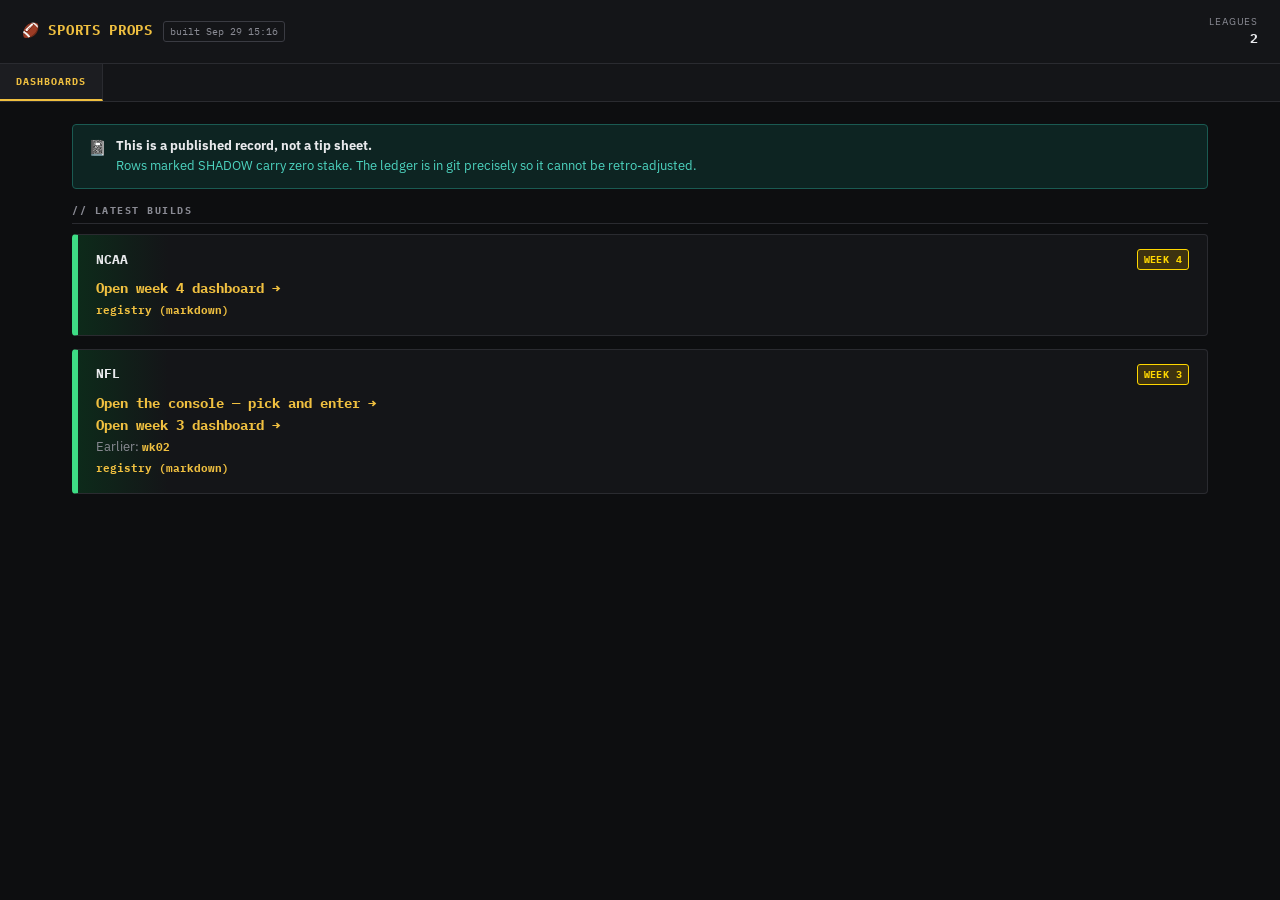
==== dashboards/index.html @ 029a7a1c "auto: grade [skip ci]" ====
<!DOCTYPE html>
<html lang="en">
<head>
<meta charset="UTF-8">
<meta name="viewport" content="width=device-width, initial-scale=1.0">
<title>Sports Props</title>
<style>
@import url('https://fonts.googleapis.com/css2?family=IBM+Plex+Mono:wght@400;500;600;700&family=IBM+Plex+Sans:wght@300;400;500;600&display=swap');
:root{--bg:#0d0e10;--surface:#141518;--surface2:#1c1d21;--border:#2a2b30;--border2:#3a3b42;--text:#e8e9ec;--muted:#8a8b94;--accent:#f0c040;--green:#3ddc84;--red:#ff4d6d;--blue:#4da6ff;--orange:#ff8c42;--purple:#b57bee;--teal:#2dd4bf;--gold:#ffd700;}
*{box-sizing:border-box;margin:0;padding:0;}
body{background:var(--bg);color:var(--text);font-family:'IBM Plex Sans',sans-serif;font-size:14px;line-height:1.5;}
.header{background:var(--surface);border-bottom:1px solid var(--border);padding:14px 22px;display:flex;align-items:center;justify-content:space-between;flex-wrap:wrap;gap:8px;}
.htitle{font-family:'IBM Plex Mono',monospace;font-size:14px;font-weight:700;color:var(--accent);letter-spacing:.05em;}
.hver{font-family:'IBM Plex Mono',monospace;font-size:10px;color:var(--muted);border:1px solid var(--border2);padding:2px 6px;border-radius:3px;}
.hstats{display:flex;gap:18px;flex-wrap:wrap;}
.hs{text-align:right;}
.hs-l{font-size:10px;color:var(--muted);text-transform:uppercase;letter-spacing:.08em;}
.hs-v{font-family:'IBM Plex Mono',monospace;font-size:13px;font-weight:700;}
.pos{color:var(--green);}.neg{color:var(--red);}.neu{color:var(--text);}
.tabs{background:var(--surface);border-bottom:1px solid var(--border);display:flex;overflow-x:auto;scrollbar-width:none;}
.tabs::-webkit-scrollbar{display:none;}
.tab{padding:11px 16px;font-family:'IBM Plex Mono',monospace;font-size:10px;font-weight:700;letter-spacing:.1em;text-transform:uppercase;color:var(--muted);cursor:pointer;border-bottom:2px solid transparent;white-space:nowrap;border-right:1px solid var(--border);background:none;border-top:none;border-left:none;transition:all .15s;}
.tab:hover{color:var(--text);background:var(--surface2);}
.tab.active{color:var(--accent);border-bottom-color:var(--accent);background:var(--surface2);}
.nb{display:inline-block;background:var(--red);color:#fff;font-size:8px;padding:1px 4px;border-radius:2px;margin-left:4px;vertical-align:middle;}
.nb.g{background:var(--green);}.nb.gold{background:var(--gold);color:#000;}
.tc{display:none;padding:22px;max-width:1180px;margin:0 auto;}
.tc.active{display:block;}
.sec{margin-bottom:26px;}
.sec-t{font-family:'IBM Plex Mono',monospace;font-size:10px;font-weight:700;letter-spacing:.15em;text-transform:uppercase;color:var(--muted);margin-bottom:10px;padding-bottom:5px;border-bottom:1px solid var(--border);}
.scards{display:grid;grid-template-columns:repeat(auto-fill,minmax(155px,1fr));gap:10px;margin-bottom:20px;}
.sc{background:var(--surface);border:1px solid var(--border);border-radius:4px;padding:11px 13px;}
.sc.gold-card{border:2px solid var(--gold);background:linear-gradient(to bottom,#2a2010,#141518);}
.sc.red-card{border:2px solid var(--red);background:linear-gradient(to bottom,#2a1010,#141518);}
.sc-l{font-size:10px;color:var(--muted);text-transform:uppercase;letter-spacing:.08em;margin-bottom:3px;}
.sc-v{font-family:'IBM Plex Mono',monospace;font-size:19px;font-weight:700;}
.sc-s{font-size:11px;color:var(--muted);margin-top:2px;}
.pc{background:var(--surface);border:1px solid var(--border);border-radius:4px;border-left:4px solid var(--green);padding:14px 18px;margin-bottom:13px;}
.pc.skip{border-left-color:var(--border2);opacity:.7;}
.pc.shadow{border-left-color:var(--purple);}
.pc.loss{border-left-color:var(--red);}
.pc.win{border-left-color:var(--green);}
.pc.info{border-left-color:var(--blue);}
.pc.warn{border-left-color:var(--orange);}
.pc.under{border-left-color:var(--teal);}
.pc.live{border-left-color:var(--green);border-left-width:6px;background:linear-gradient(to right,#0d2a1a 0%,var(--surface) 8%);}
.ph{display:flex;align-items:center;justify-content:space-between;flex-wrap:wrap;gap:7px;margin-bottom:7px;}
.pm{font-family:'IBM Plex Mono',monospace;font-size:13px;font-weight:700;}
.pmeta{display:flex;gap:6px;flex-wrap:wrap;}
.badge{font-family:'IBM Plex Mono',monospace;font-size:10px;font-weight:700;padding:2px 6px;border-radius:3px;letter-spacing:.04em;}
.bgold{background:#3d3210;color:var(--gold);border:1px solid var(--gold);}
.bf{background:#1a3d2a;color:var(--green);border:1px solid #2a5a3a;}
.bq{background:#1a2d3d;color:var(--blue);border:1px solid #1a3d5a;}
.bbl{background:#3d3210;color:var(--accent);border:1px solid #5a4a10;}
.bvu{background:#3d1020;color:var(--red);border:1px solid #5a1530;}
.bly{background:#3d2010;color:var(--orange);border:1px solid #5a3015;}
.bsk{background:#1a1b20;color:var(--muted);border:1px solid var(--border);}
.bsh{background:#2a1a3d;color:var(--purple);border:1px solid #5a3a7a;}
.btl{background:#0d2d2a;color:var(--teal);border:1px solid #1a5a52;}
.bc2{background:#1a2d3d;color:var(--blue);border:1px solid #1a3d5a;}
.bc3{background:#3d3210;color:var(--accent);border:1px solid #5a4a10;}
.bwi{background:#1a3d2a;color:var(--green);}
.blo{background:#3d1020;color:var(--red);}
.bpu{background:#3d3210;color:var(--accent);border:1px solid #5a4a10;}
.bnw{background:#0d3a1a;color:#5adc84;border:1px solid #2a7a40;}
.bdr{background:#5a1020;color:#ff8080;border:1px solid #7a2030;}
.bcw{background:#0d3a1a;color:#5adc84;border:1px solid #2a7a40;}
.bgw{background:#3d2810;color:var(--orange);border:1px solid #7a5020;}
.btls{background:#1a2d3d;color:var(--blue);border:1px solid #1a3d5a;}
.bfl{background:#1a1b20;color:var(--muted);border:1px solid var(--border2);}
.bsu{background:#1a1b20;color:var(--muted);border:1px solid var(--border2);}
.bsd{background:#1a2d3d;color:var(--blue);border:1px solid #1a3d5a;}
.bsc{background:#3d2810;color:var(--orange);border:1px solid #7a5020;}
.bsh2{background:#0d3a1a;color:#5adc84;border:1px solid #2a7a40;}
.bsr{background:#3d1020;color:#ff6080;border:1px solid #5a1530;}
.pb{font-size:13px;color:var(--muted);line-height:1.6;}
.pb strong{color:var(--text);}
.gt{color:var(--green);}.rt{color:var(--red);}.ot{color:var(--orange);}.pt{color:var(--purple);}.tl{color:var(--teal);}
.tbl{width:100%;border-collapse:collapse;font-size:12px;margin-bottom:14px;}
.tbl th{background:var(--surface2);color:var(--muted);font-family:'IBM Plex Mono',monospace;font-size:10px;letter-spacing:.08em;text-transform:uppercase;padding:7px 9px;text-align:left;border-bottom:1px solid var(--border);}
.tbl td{padding:7px 9px;border-bottom:1px solid var(--border);vertical-align:middle;}
.tbl tr:hover td{background:var(--surface2);}
.mono{font-family:'IBM Plex Mono',monospace;}
.rb{background:var(--surface);border:1px solid var(--border);border-radius:4px;padding:12px 15px;margin-bottom:10px;}
.rb.nr{border-color:var(--red);}.rb.new{border-color:var(--green);}.rb.lockd{border-color:var(--green);background:linear-gradient(to right,#0d2a1a 0%,var(--surface) 5%);}
.rb.under{border-color:var(--teal);background:linear-gradient(to right,#0d2422,var(--surface));}
.rid{font-family:'IBM Plex Mono',monospace;font-size:11px;font-weight:700;color:var(--accent);margin-bottom:3px;}
.rid.nr{color:var(--red);}.rid.new{color:var(--green);}.rid.under{color:var(--teal);}
.rdesc{font-size:13px;color:var(--text);line-height:1.5;}
.al{border-radius:4px;padding:11px 15px;margin-bottom:14px;font-size:13px;display:flex;align-items:flex-start;gap:9px;}
.al.res{background:#0d2a1a;border:1px solid #1a5a30;}
.al.act{background:#3d1010;border:1px solid #7a2020;}
.al.inf{background:#1a1d3a;border:1px solid #2a3060;}
.al.warn{background:#3d2810;border:1px solid #7a5020;}
.al.under{background:#0d2422;border:1px solid #1a5a52;}
.al-ic{font-size:15px;flex-shrink:0;margin-top:1px;}
.al-tx{line-height:1.6;}.al-tx strong{color:var(--text);}
.res .al-tx{color:#5adc84;}.act .al-tx{color:#ff8080;}.inf .al-tx{color:#9090ff;}.warn .al-tx{color:#ffb060;}.under .al-tx{color:#4dd4c0;}
.ins{background:var(--surface2);border:1px solid var(--border2);border-radius:4px;padding:11px 13px;margin-bottom:9px;font-size:13px;}
.ins-tag{display:inline-block;font-family:'IBM Plex Mono',monospace;font-size:10px;font-weight:700;background:#3d3210;color:var(--accent);padding:2px 6px;border-radius:2px;margin-bottom:5px;}
.ins-tag.g{background:#1a3d2a;color:var(--green);}.ins-tag.r{background:#3d1020;color:var(--red);}.ins-tag.tl{background:#0d2d2a;color:var(--teal);}.ins-tag.b{background:#1a2d3d;color:var(--blue);}
.ins p{color:var(--muted);line-height:1.6;}.ins p strong{color:var(--text);}
.f5box{background:var(--surface2);border:1px solid var(--border2);border-radius:4px;padding:10px 12px;margin:9px 0;font-family:'IBM Plex Mono',monospace;font-size:12px;}
.f5box table{width:100%;}.f5box td{padding:3px 7px;}
.f5box .hdr td{color:var(--muted);font-size:10px;letter-spacing:.06em;text-transform:uppercase;border-bottom:1px solid var(--border);padding-bottom:5px;}
.f5box .f5tot td{font-weight:700;color:var(--accent);border-top:1px solid var(--border);padding-top:5px;}
.r15box{background:#0d2a1a;border:1px solid #2a7a40;border-radius:4px;padding:10px 13px;margin:8px 0;font-size:12px;}
.r15box strong{color:var(--green);font-family:'IBM Plex Mono',monospace;}
.jumprow{display:flex;gap:8px;flex-wrap:wrap;margin-bottom:20px;padding:10px 12px;background:var(--surface2);border:1px solid var(--border2);border-radius:6px;position:sticky;top:0;z-index:5;}
.jumplink{font-family:'IBM Plex Mono',monospace;font-size:11px;font-weight:700;letter-spacing:.04em;color:var(--accent);background:var(--surface);border:1px solid var(--border2);border-radius:4px;padding:6px 12px;cursor:pointer;text-decoration:none;transition:all .15s;}
.jumplink:hover{background:var(--accent);color:#000;border-color:var(--accent);}
.mergehead{display:flex;align-items:center;gap:12px;margin:8px 0 18px;padding:14px 16px;background:linear-gradient(to right,var(--surface2),var(--surface));border:1px solid var(--border2);border-left:5px solid var(--accent);border-radius:6px;scroll-margin-top:70px;}
.mergehead .mh-ic{font-size:22px;}
.mergehead .mh-t{font-family:'IBM Plex Mono',monospace;font-size:16px;font-weight:700;color:var(--text);letter-spacing:.04em;}
.mergehead .mh-s{font-size:12px;color:var(--muted);margin-top:2px;}
.mergediv{border:none;border-top:2px dashed var(--border2);margin:32px 0;}
@media(max-width:700px){.scards{grid-template-columns:repeat(2,1fr);}.header{flex-direction:column;}.hstats{gap:10px;}.hs{text-align:left;}}

/* --- form controls -------------------------------------------------------
   Added for the live console. Uses the existing tokens only — restyling the
   :root block still restyles these. */
.frm{background:var(--surface);border:1px solid var(--border);border-radius:4px;padding:14px 16px;margin-bottom:14px;}
.frm-t{font-family:'IBM Plex Mono',monospace;font-size:10px;font-weight:700;letter-spacing:.1em;text-transform:uppercase;color:var(--accent);margin-bottom:11px;}
.fgrid{display:grid;grid-template-columns:repeat(auto-fit,minmax(148px,1fr));gap:11px;}
.fld{display:block;}
.fld-l{display:block;font-size:10px;color:var(--muted);text-transform:uppercase;letter-spacing:.07em;margin-bottom:4px;}
.inp,select.inp,textarea.inp{width:100%;background:var(--bg);border:1px solid var(--border2);color:var(--text);padding:6px 9px;font-size:12px;border-radius:3px;font-family:'IBM Plex Mono',monospace;}
.inp:focus{outline:2px solid var(--accent);outline-offset:-1px;}
textarea.inp{min-height:52px;resize:vertical;line-height:1.5;}
.btn{background:var(--surface2);border:1px solid var(--border2);color:var(--text);font-family:'IBM Plex Mono',monospace;font-size:11px;font-weight:700;letter-spacing:.06em;text-transform:uppercase;padding:7px 15px;border-radius:3px;cursor:pointer;transition:all .15s;}
.btn:hover{border-color:var(--accent);color:var(--accent);}
.btn:focus-visible{outline:2px solid var(--accent);outline-offset:1px;}
.btn.go{background:#3d3210;border-color:#5a4a10;color:var(--accent);}
.btn.go:hover{background:var(--accent);color:#000;}
.irow{display:flex;gap:6px;align-items:center;flex-wrap:wrap;}
.irow .inp{width:84px;}
.flash{border-radius:4px;padding:10px 14px;margin-bottom:16px;font-size:13px;border:1px solid;}
.flash.ok{background:#0d2a1a;border-color:#1a5a30;color:#5adc84;}
.flash.err{background:#3d1010;border-color:#7a2020;color:#ff8080;}
.tklink{color:var(--accent);text-decoration:none;font-family:'IBM Plex Mono',monospace;font-size:11px;font-weight:700;}
.tklink:hover{text-decoration:underline;}
.gatebar{height:4px;background:var(--surface2);border-radius:2px;overflow:hidden;margin-top:4px;}
.gatebar span{display:block;height:100%;background:var(--accent);}

.wkpick{display:inline-block;margin-left:4px;}
select.inp.wk{width:auto;padding:3px 8px;font-size:10px;font-weight:700;letter-spacing:.08em;text-transform:uppercase;color:var(--accent);border-color:var(--border2);background:var(--surface2);cursor:pointer;}
select.inp.wk:hover{border-color:var(--accent);}

</style>
</head>
<body>
<div class="header"><div style="display:flex;align-items:baseline;gap:10px"><span class="htitle">🏈 SPORTS PROPS</span><span class="hver">built Sep 29 15:16</span></div><div class="hstats"><div class="hs"><div class="hs-l">Leagues</div><div class="hs-v neu">2</div></div></div></div><div class="tabs"><button class="tab active" onclick="showTab('home',this)">DASHBOARDS</button></div><div id="tab-home" class="tc active"><div class="al under"><div class="al-ic">📓</div><div class="al-tx"><strong>This is a published record, not a tip sheet.</strong><br>Rows marked SHADOW carry zero stake. The ledger is in git precisely so it cannot be retro-adjusted.</div></div><div class="sec"><div class="sec-t">// Latest builds</div><div class="pc live"><div class="ph"><span class="pm">NCAA</span><div class="pmeta"><span class="badge bgold">WEEK 4</span></div></div><div class="pb"><p><a class="tklink" style="font-size:14px" href="ncaa/ncaa_2026_wk04.html">Open week 4 dashboard →</a></p><p><a class="tklink" href="ncaa/registry.md">registry (markdown)</a></p></div></div><div class="pc live"><div class="ph"><span class="pm">NFL</span><div class="pmeta"><span class="badge bgold">WEEK 3</span></div></div><div class="pb"><p><a class="tklink" style="font-size:14px" href="nfl/console.html">Open the console — pick and enter →</a></p><p><a class="tklink" style="font-size:14px" href="nfl/nfl_2026_wk03.html">Open week 3 dashboard →</a></p><p class="mut">Earlier: <a class="tklink" style="margin-right:12px" href="nfl/nfl_2026_wk02.html">wk02</a></p><p><a class="tklink" href="nfl/registry.md">registry (markdown)</a></p></div></div></div></div>
<script>
function showTab(name, btn){
  document.querySelectorAll('.tc').forEach(t=>t.classList.remove('active'));
  document.querySelectorAll('.tab').forEach(t=>t.classList.remove('active'));
  document.getElementById('tab-'+name).classList.add('active');
  btn.classList.add('active');
}
</script>
</body>
</html>
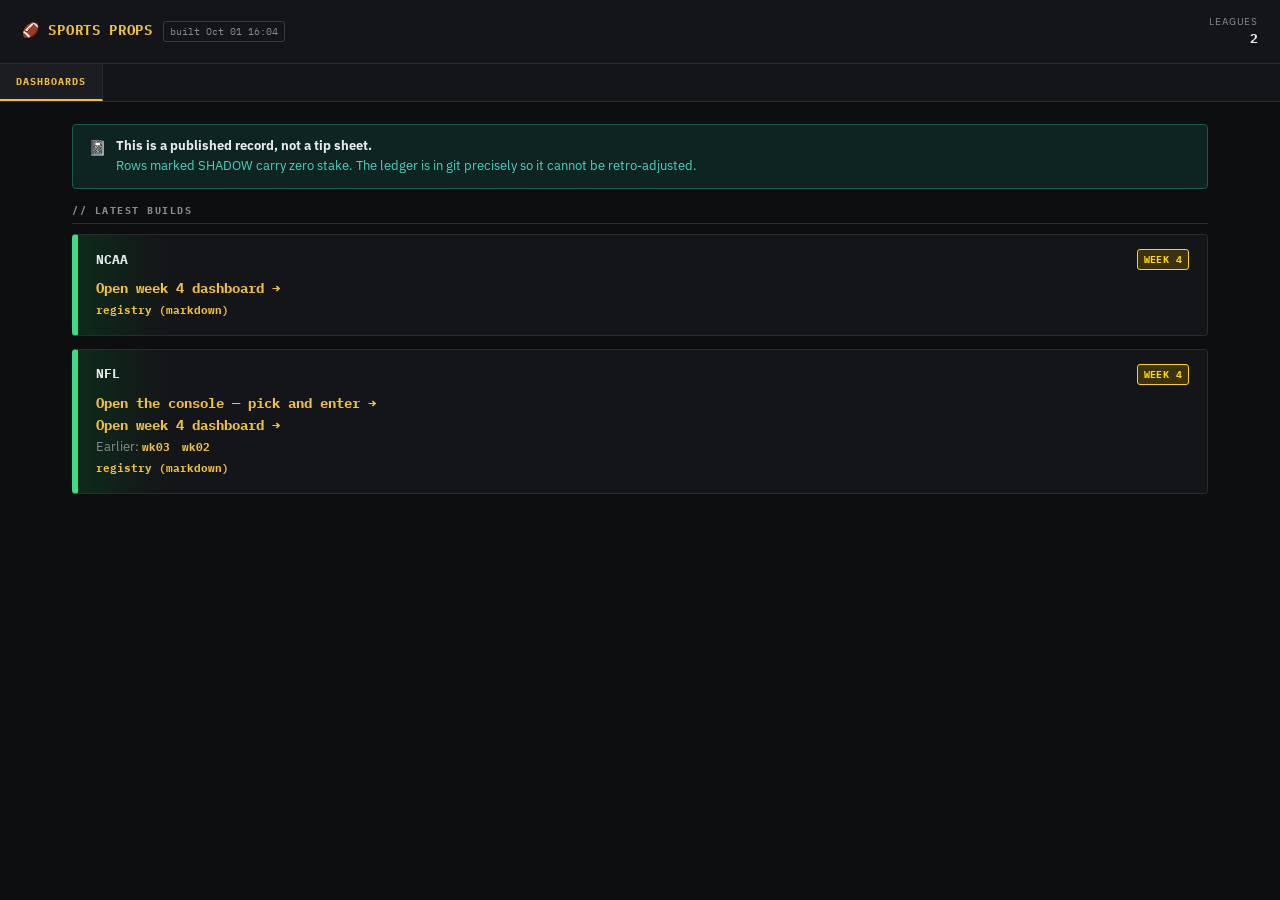
==== commit ffdf9b4d: "auto: slate [skip ci]" ====
--- a/dashboards/index.html
+++ b/dashboards/index.html
@@ -149,7 +149,7 @@
 </style>
 </head>
 <body>
-<div class="header"><div style="display:flex;align-items:baseline;gap:10px"><span class="htitle">🏈 SPORTS PROPS</span><span class="hver">built Sep 29 15:16</span></div><div class="hstats"><div class="hs"><div class="hs-l">Leagues</div><div class="hs-v neu">2</div></div></div></div><div class="tabs"><button class="tab active" onclick="showTab('home',this)">DASHBOARDS</button></div><div id="tab-home" class="tc active"><div class="al under"><div class="al-ic">📓</div><div class="al-tx"><strong>This is a published record, not a tip sheet.</strong><br>Rows marked SHADOW carry zero stake. The ledger is in git precisely so it cannot be retro-adjusted.</div></div><div class="sec"><div class="sec-t">// Latest builds</div><div class="pc live"><div class="ph"><span class="pm">NCAA</span><div class="pmeta"><span class="badge bgold">WEEK 4</span></div></div><div class="pb"><p><a class="tklink" style="font-size:14px" href="ncaa/ncaa_2026_wk04.html">Open week 4 dashboard →</a></p><p><a class="tklink" href="ncaa/registry.md">registry (markdown)</a></p></div></div><div class="pc live"><div class="ph"><span class="pm">NFL</span><div class="pmeta"><span class="badge bgold">WEEK 3</span></div></div><div class="pb"><p><a class="tklink" style="font-size:14px" href="nfl/console.html">Open the console — pick and enter →</a></p><p><a class="tklink" style="font-size:14px" href="nfl/nfl_2026_wk03.html">Open week 3 dashboard →</a></p><p class="mut">Earlier: <a class="tklink" style="margin-right:12px" href="nfl/nfl_2026_wk02.html">wk02</a></p><p><a class="tklink" href="nfl/registry.md">registry (markdown)</a></p></div></div></div></div>
+<div class="header"><div style="display:flex;align-items:baseline;gap:10px"><span class="htitle">🏈 SPORTS PROPS</span><span class="hver">built Oct 01 16:04</span></div><div class="hstats"><div class="hs"><div class="hs-l">Leagues</div><div class="hs-v neu">2</div></div></div></div><div class="tabs"><button class="tab active" onclick="showTab('home',this)">DASHBOARDS</button></div><div id="tab-home" class="tc active"><div class="al under"><div class="al-ic">📓</div><div class="al-tx"><strong>This is a published record, not a tip sheet.</strong><br>Rows marked SHADOW carry zero stake. The ledger is in git precisely so it cannot be retro-adjusted.</div></div><div class="sec"><div class="sec-t">// Latest builds</div><div class="pc live"><div class="ph"><span class="pm">NCAA</span><div class="pmeta"><span class="badge bgold">WEEK 4</span></div></div><div class="pb"><p><a class="tklink" style="font-size:14px" href="ncaa/ncaa_2026_wk04.html">Open week 4 dashboard →</a></p><p><a class="tklink" href="ncaa/registry.md">registry (markdown)</a></p></div></div><div class="pc live"><div class="ph"><span class="pm">NFL</span><div class="pmeta"><span class="badge bgold">WEEK 4</span></div></div><div class="pb"><p><a class="tklink" style="font-size:14px" href="nfl/console.html">Open the console — pick and enter →</a></p><p><a class="tklink" style="font-size:14px" href="nfl/nfl_2026_wk04.html">Open week 4 dashboard →</a></p><p class="mut">Earlier: <a class="tklink" style="margin-right:12px" href="nfl/nfl_2026_wk03.html">wk03</a><a class="tklink" style="margin-right:12px" href="nfl/nfl_2026_wk02.html">wk02</a></p><p><a class="tklink" href="nfl/registry.md">registry (markdown)</a></p></div></div></div></div>
 <script>
 function showTab(name, btn){
   document.querySelectorAll('.tc').forEach(t=>t.classList.remove('active'));
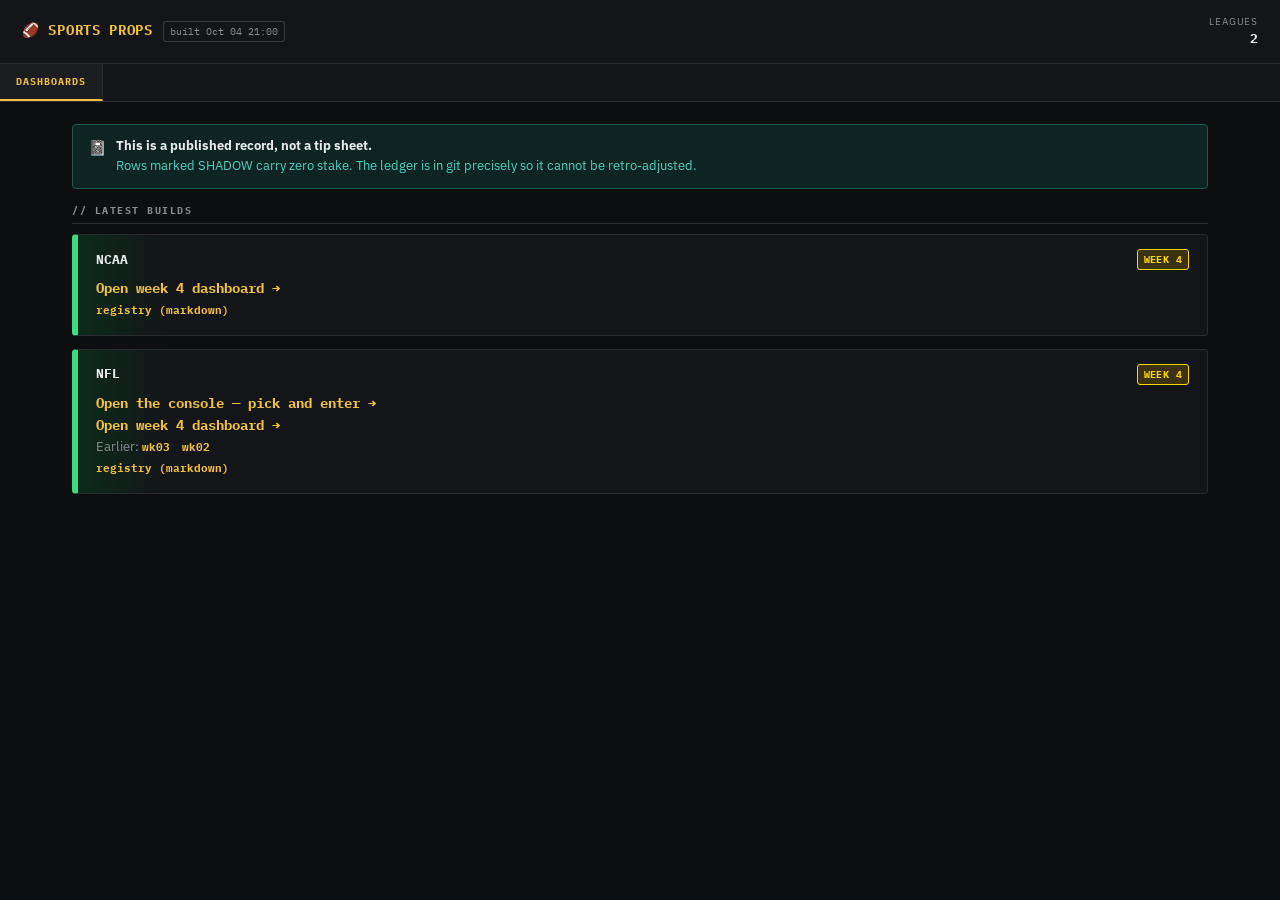
==== commit 223c14f3: "auto: closing [skip ci]" ====
--- a/dashboards/index.html
+++ b/dashboards/index.html
@@ -149,7 +149,7 @@
 </style>
 </head>
 <body>
-<div class="header"><div style="display:flex;align-items:baseline;gap:10px"><span class="htitle">🏈 SPORTS PROPS</span><span class="hver">built Oct 01 16:04</span></div><div class="hstats"><div class="hs"><div class="hs-l">Leagues</div><div class="hs-v neu">2</div></div></div></div><div class="tabs"><button class="tab active" onclick="showTab('home',this)">DASHBOARDS</button></div><div id="tab-home" class="tc active"><div class="al under"><div class="al-ic">📓</div><div class="al-tx"><strong>This is a published record, not a tip sheet.</strong><br>Rows marked SHADOW carry zero stake. The ledger is in git precisely so it cannot be retro-adjusted.</div></div><div class="sec"><div class="sec-t">// Latest builds</div><div class="pc live"><div class="ph"><span class="pm">NCAA</span><div class="pmeta"><span class="badge bgold">WEEK 4</span></div></div><div class="pb"><p><a class="tklink" style="font-size:14px" href="ncaa/ncaa_2026_wk04.html">Open week 4 dashboard →</a></p><p><a class="tklink" href="ncaa/registry.md">registry (markdown)</a></p></div></div><div class="pc live"><div class="ph"><span class="pm">NFL</span><div class="pmeta"><span class="badge bgold">WEEK 4</span></div></div><div class="pb"><p><a class="tklink" style="font-size:14px" href="nfl/console.html">Open the console — pick and enter →</a></p><p><a class="tklink" style="font-size:14px" href="nfl/nfl_2026_wk04.html">Open week 4 dashboard →</a></p><p class="mut">Earlier: <a class="tklink" style="margin-right:12px" href="nfl/nfl_2026_wk03.html">wk03</a><a class="tklink" style="margin-right:12px" href="nfl/nfl_2026_wk02.html">wk02</a></p><p><a class="tklink" href="nfl/registry.md">registry (markdown)</a></p></div></div></div></div>
+<div class="header"><div style="display:flex;align-items:baseline;gap:10px"><span class="htitle">🏈 SPORTS PROPS</span><span class="hver">built Oct 04 21:00</span></div><div class="hstats"><div class="hs"><div class="hs-l">Leagues</div><div class="hs-v neu">2</div></div></div></div><div class="tabs"><button class="tab active" onclick="showTab('home',this)">DASHBOARDS</button></div><div id="tab-home" class="tc active"><div class="al under"><div class="al-ic">📓</div><div class="al-tx"><strong>This is a published record, not a tip sheet.</strong><br>Rows marked SHADOW carry zero stake. The ledger is in git precisely so it cannot be retro-adjusted.</div></div><div class="sec"><div class="sec-t">// Latest builds</div><div class="pc live"><div class="ph"><span class="pm">NCAA</span><div class="pmeta"><span class="badge bgold">WEEK 4</span></div></div><div class="pb"><p><a class="tklink" style="font-size:14px" href="ncaa/ncaa_2026_wk04.html">Open week 4 dashboard →</a></p><p><a class="tklink" href="ncaa/registry.md">registry (markdown)</a></p></div></div><div class="pc live"><div class="ph"><span class="pm">NFL</span><div class="pmeta"><span class="badge bgold">WEEK 4</span></div></div><div class="pb"><p><a class="tklink" style="font-size:14px" href="nfl/console.html">Open the console — pick and enter →</a></p><p><a class="tklink" style="font-size:14px" href="nfl/nfl_2026_wk04.html">Open week 4 dashboard →</a></p><p class="mut">Earlier: <a class="tklink" style="margin-right:12px" href="nfl/nfl_2026_wk03.html">wk03</a><a class="tklink" style="margin-right:12px" href="nfl/nfl_2026_wk02.html">wk02</a></p><p><a class="tklink" href="nfl/registry.md">registry (markdown)</a></p></div></div></div></div>
 <script>
 function showTab(name, btn){
   document.querySelectorAll('.tc').forEach(t=>t.classList.remove('active'));
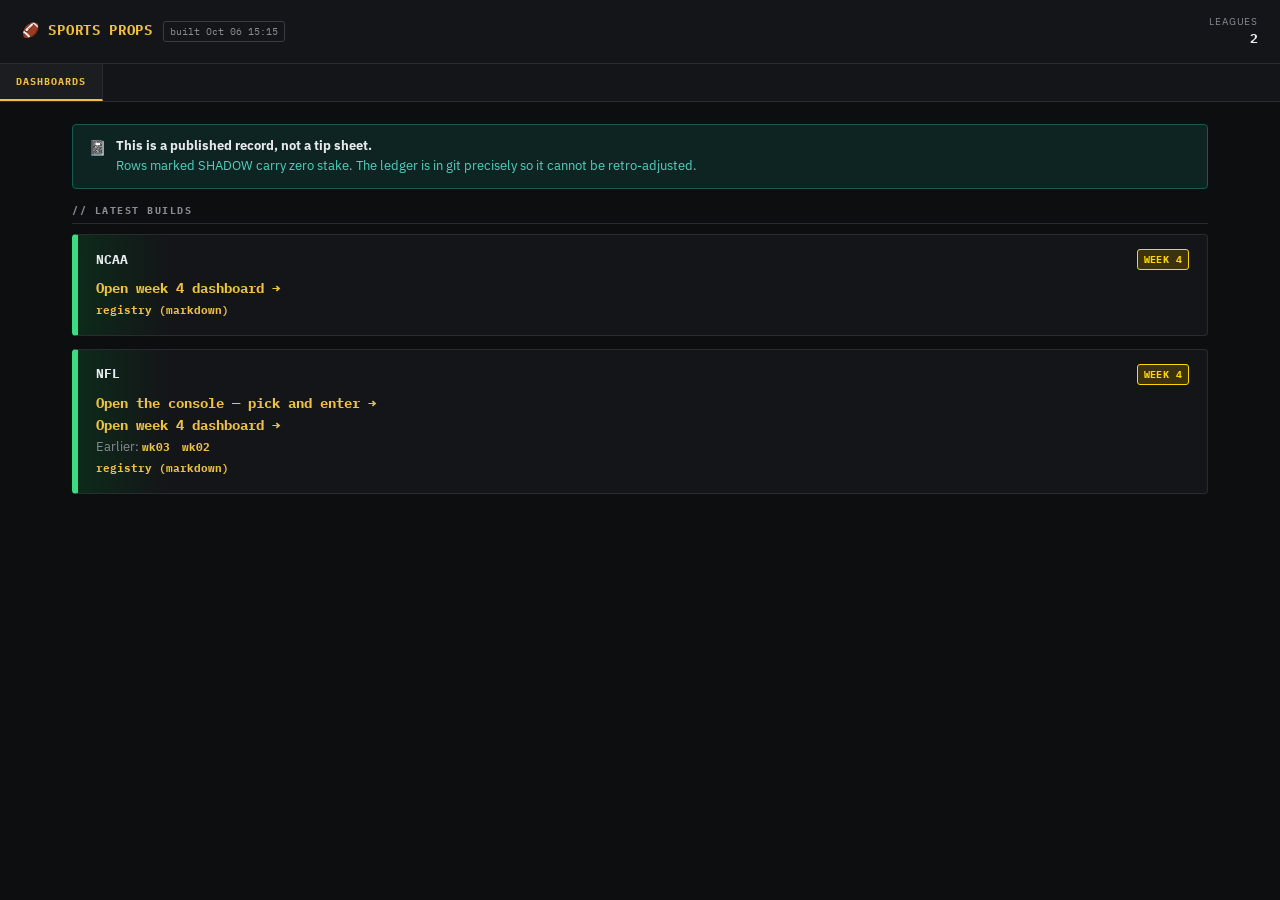
==== commit 1055dd18: "auto: grade [skip ci]" ====
--- a/dashboards/index.html
+++ b/dashboards/index.html
@@ -149,7 +149,7 @@
 </style>
 </head>
 <body>
-<div class="header"><div style="display:flex;align-items:baseline;gap:10px"><span class="htitle">🏈 SPORTS PROPS</span><span class="hver">built Oct 04 21:00</span></div><div class="hstats"><div class="hs"><div class="hs-l">Leagues</div><div class="hs-v neu">2</div></div></div></div><div class="tabs"><button class="tab active" onclick="showTab('home',this)">DASHBOARDS</button></div><div id="tab-home" class="tc active"><div class="al under"><div class="al-ic">📓</div><div class="al-tx"><strong>This is a published record, not a tip sheet.</strong><br>Rows marked SHADOW carry zero stake. The ledger is in git precisely so it cannot be retro-adjusted.</div></div><div class="sec"><div class="sec-t">// Latest builds</div><div class="pc live"><div class="ph"><span class="pm">NCAA</span><div class="pmeta"><span class="badge bgold">WEEK 4</span></div></div><div class="pb"><p><a class="tklink" style="font-size:14px" href="ncaa/ncaa_2026_wk04.html">Open week 4 dashboard →</a></p><p><a class="tklink" href="ncaa/registry.md">registry (markdown)</a></p></div></div><div class="pc live"><div class="ph"><span class="pm">NFL</span><div class="pmeta"><span class="badge bgold">WEEK 4</span></div></div><div class="pb"><p><a class="tklink" style="font-size:14px" href="nfl/console.html">Open the console — pick and enter →</a></p><p><a class="tklink" style="font-size:14px" href="nfl/nfl_2026_wk04.html">Open week 4 dashboard →</a></p><p class="mut">Earlier: <a class="tklink" style="margin-right:12px" href="nfl/nfl_2026_wk03.html">wk03</a><a class="tklink" style="margin-right:12px" href="nfl/nfl_2026_wk02.html">wk02</a></p><p><a class="tklink" href="nfl/registry.md">registry (markdown)</a></p></div></div></div></div>
+<div class="header"><div style="display:flex;align-items:baseline;gap:10px"><span class="htitle">🏈 SPORTS PROPS</span><span class="hver">built Oct 06 15:15</span></div><div class="hstats"><div class="hs"><div class="hs-l">Leagues</div><div class="hs-v neu">2</div></div></div></div><div class="tabs"><button class="tab active" onclick="showTab('home',this)">DASHBOARDS</button></div><div id="tab-home" class="tc active"><div class="al under"><div class="al-ic">📓</div><div class="al-tx"><strong>This is a published record, not a tip sheet.</strong><br>Rows marked SHADOW carry zero stake. The ledger is in git precisely so it cannot be retro-adjusted.</div></div><div class="sec"><div class="sec-t">// Latest builds</div><div class="pc live"><div class="ph"><span class="pm">NCAA</span><div class="pmeta"><span class="badge bgold">WEEK 4</span></div></div><div class="pb"><p><a class="tklink" style="font-size:14px" href="ncaa/ncaa_2026_wk04.html">Open week 4 dashboard →</a></p><p><a class="tklink" href="ncaa/registry.md">registry (markdown)</a></p></div></div><div class="pc live"><div class="ph"><span class="pm">NFL</span><div class="pmeta"><span class="badge bgold">WEEK 4</span></div></div><div class="pb"><p><a class="tklink" style="font-size:14px" href="nfl/console.html">Open the console — pick and enter →</a></p><p><a class="tklink" style="font-size:14px" href="nfl/nfl_2026_wk04.html">Open week 4 dashboard →</a></p><p class="mut">Earlier: <a class="tklink" style="margin-right:12px" href="nfl/nfl_2026_wk03.html">wk03</a><a class="tklink" style="margin-right:12px" href="nfl/nfl_2026_wk02.html">wk02</a></p><p><a class="tklink" href="nfl/registry.md">registry (markdown)</a></p></div></div></div></div>
 <script>
 function showTab(name, btn){
   document.querySelectorAll('.tc').forEach(t=>t.classList.remove('active'));
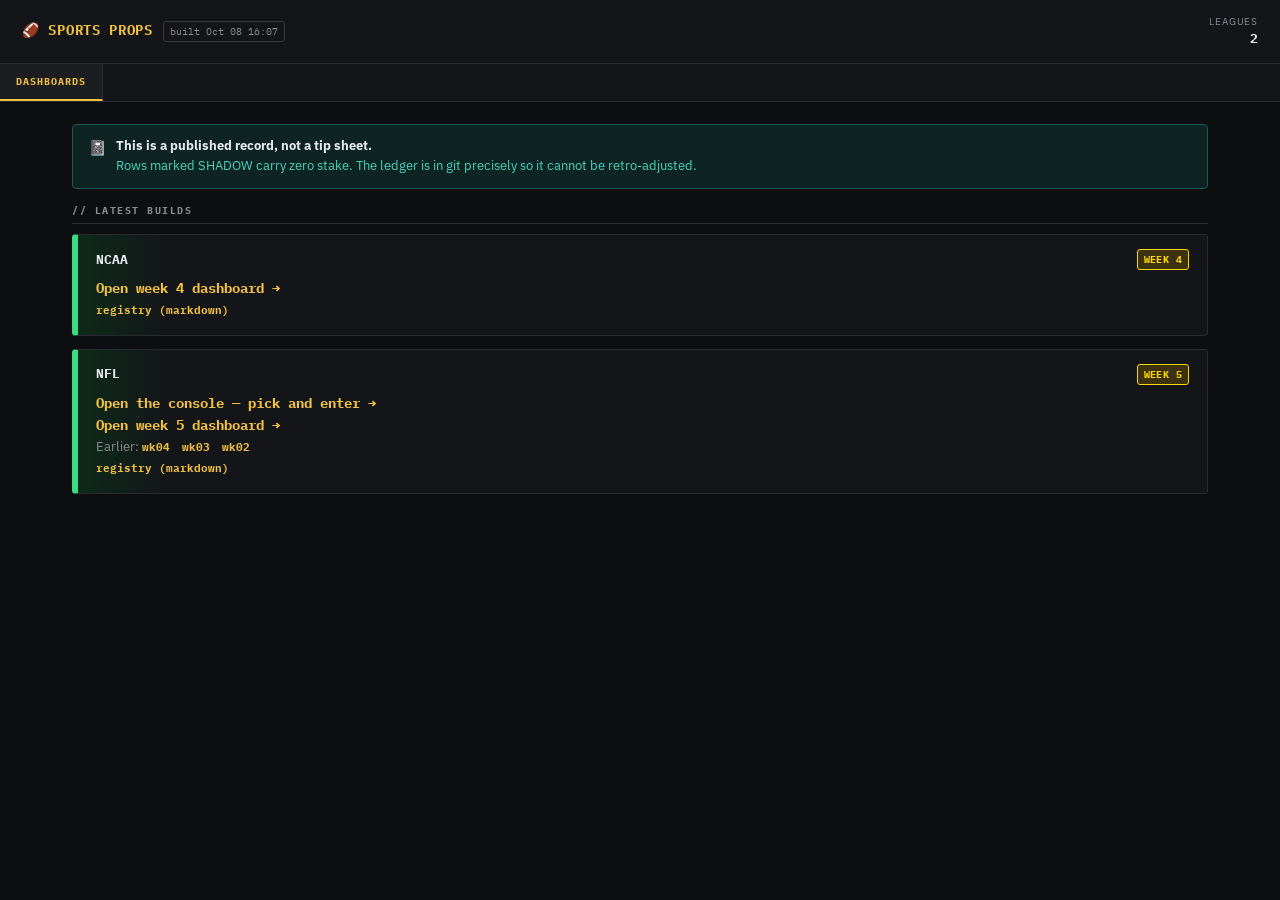
==== commit 50899f6c: "auto: slate [skip ci]" ====
--- a/dashboards/index.html
+++ b/dashboards/index.html
@@ -149,7 +149,7 @@
 </style>
 </head>
 <body>
-<div class="header"><div style="display:flex;align-items:baseline;gap:10px"><span class="htitle">🏈 SPORTS PROPS</span><span class="hver">built Oct 06 15:15</span></div><div class="hstats"><div class="hs"><div class="hs-l">Leagues</div><div class="hs-v neu">2</div></div></div></div><div class="tabs"><button class="tab active" onclick="showTab('home',this)">DASHBOARDS</button></div><div id="tab-home" class="tc active"><div class="al under"><div class="al-ic">📓</div><div class="al-tx"><strong>This is a published record, not a tip sheet.</strong><br>Rows marked SHADOW carry zero stake. The ledger is in git precisely so it cannot be retro-adjusted.</div></div><div class="sec"><div class="sec-t">// Latest builds</div><div class="pc live"><div class="ph"><span class="pm">NCAA</span><div class="pmeta"><span class="badge bgold">WEEK 4</span></div></div><div class="pb"><p><a class="tklink" style="font-size:14px" href="ncaa/ncaa_2026_wk04.html">Open week 4 dashboard →</a></p><p><a class="tklink" href="ncaa/registry.md">registry (markdown)</a></p></div></div><div class="pc live"><div class="ph"><span class="pm">NFL</span><div class="pmeta"><span class="badge bgold">WEEK 4</span></div></div><div class="pb"><p><a class="tklink" style="font-size:14px" href="nfl/console.html">Open the console — pick and enter →</a></p><p><a class="tklink" style="font-size:14px" href="nfl/nfl_2026_wk04.html">Open week 4 dashboard →</a></p><p class="mut">Earlier: <a class="tklink" style="margin-right:12px" href="nfl/nfl_2026_wk03.html">wk03</a><a class="tklink" style="margin-right:12px" href="nfl/nfl_2026_wk02.html">wk02</a></p><p><a class="tklink" href="nfl/registry.md">registry (markdown)</a></p></div></div></div></div>
+<div class="header"><div style="display:flex;align-items:baseline;gap:10px"><span class="htitle">🏈 SPORTS PROPS</span><span class="hver">built Oct 08 16:07</span></div><div class="hstats"><div class="hs"><div class="hs-l">Leagues</div><div class="hs-v neu">2</div></div></div></div><div class="tabs"><button class="tab active" onclick="showTab('home',this)">DASHBOARDS</button></div><div id="tab-home" class="tc active"><div class="al under"><div class="al-ic">📓</div><div class="al-tx"><strong>This is a published record, not a tip sheet.</strong><br>Rows marked SHADOW carry zero stake. The ledger is in git precisely so it cannot be retro-adjusted.</div></div><div class="sec"><div class="sec-t">// Latest builds</div><div class="pc live"><div class="ph"><span class="pm">NCAA</span><div class="pmeta"><span class="badge bgold">WEEK 4</span></div></div><div class="pb"><p><a class="tklink" style="font-size:14px" href="ncaa/ncaa_2026_wk04.html">Open week 4 dashboard →</a></p><p><a class="tklink" href="ncaa/registry.md">registry (markdown)</a></p></div></div><div class="pc live"><div class="ph"><span class="pm">NFL</span><div class="pmeta"><span class="badge bgold">WEEK 5</span></div></div><div class="pb"><p><a class="tklink" style="font-size:14px" href="nfl/console.html">Open the console — pick and enter →</a></p><p><a class="tklink" style="font-size:14px" href="nfl/nfl_2026_wk05.html">Open week 5 dashboard →</a></p><p class="mut">Earlier: <a class="tklink" style="margin-right:12px" href="nfl/nfl_2026_wk04.html">wk04</a><a class="tklink" style="margin-right:12px" href="nfl/nfl_2026_wk03.html">wk03</a><a class="tklink" style="margin-right:12px" href="nfl/nfl_2026_wk02.html">wk02</a></p><p><a class="tklink" href="nfl/registry.md">registry (markdown)</a></p></div></div></div></div>
 <script>
 function showTab(name, btn){
   document.querySelectorAll('.tc').forEach(t=>t.classList.remove('active'));
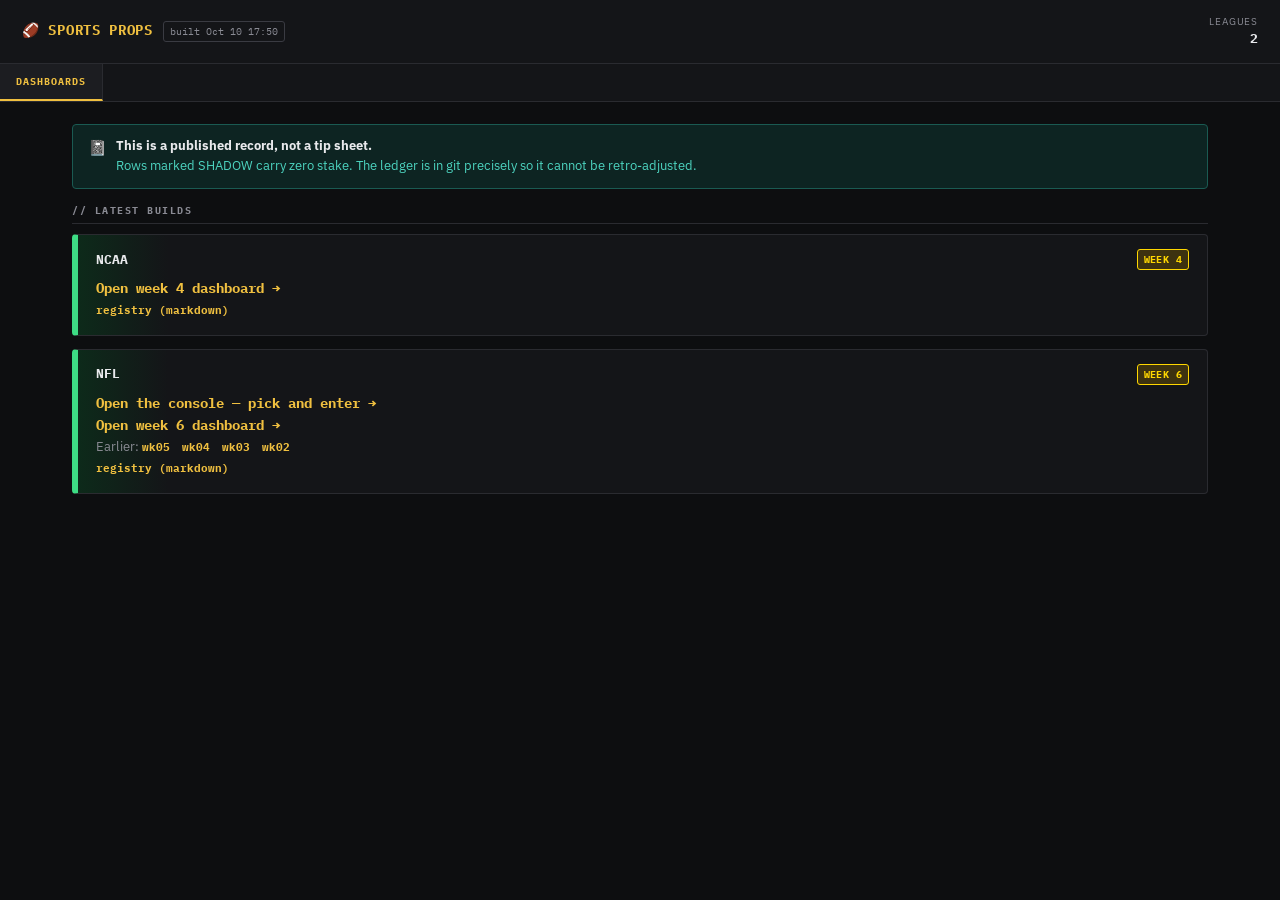
==== commit 0042e9e5: "auto: slate [skip ci]" ====
--- a/dashboards/index.html
+++ b/dashboards/index.html
@@ -149,7 +149,7 @@
 </style>
 </head>
 <body>
-<div class="header"><div style="display:flex;align-items:baseline;gap:10px"><span class="htitle">🏈 SPORTS PROPS</span><span class="hver">built Oct 08 16:07</span></div><div class="hstats"><div class="hs"><div class="hs-l">Leagues</div><div class="hs-v neu">2</div></div></div></div><div class="tabs"><button class="tab active" onclick="showTab('home',this)">DASHBOARDS</button></div><div id="tab-home" class="tc active"><div class="al under"><div class="al-ic">📓</div><div class="al-tx"><strong>This is a published record, not a tip sheet.</strong><br>Rows marked SHADOW carry zero stake. The ledger is in git precisely so it cannot be retro-adjusted.</div></div><div class="sec"><div class="sec-t">// Latest builds</div><div class="pc live"><div class="ph"><span class="pm">NCAA</span><div class="pmeta"><span class="badge bgold">WEEK 4</span></div></div><div class="pb"><p><a class="tklink" style="font-size:14px" href="ncaa/ncaa_2026_wk04.html">Open week 4 dashboard →</a></p><p><a class="tklink" href="ncaa/registry.md">registry (markdown)</a></p></div></div><div class="pc live"><div class="ph"><span class="pm">NFL</span><div class="pmeta"><span class="badge bgold">WEEK 5</span></div></div><div class="pb"><p><a class="tklink" style="font-size:14px" href="nfl/console.html">Open the console — pick and enter →</a></p><p><a class="tklink" style="font-size:14px" href="nfl/nfl_2026_wk05.html">Open week 5 dashboard →</a></p><p class="mut">Earlier: <a class="tklink" style="margin-right:12px" href="nfl/nfl_2026_wk04.html">wk04</a><a class="tklink" style="margin-right:12px" href="nfl/nfl_2026_wk03.html">wk03</a><a class="tklink" style="margin-right:12px" href="nfl/nfl_2026_wk02.html">wk02</a></p><p><a class="tklink" href="nfl/registry.md">registry (markdown)</a></p></div></div></div></div>
+<div class="header"><div style="display:flex;align-items:baseline;gap:10px"><span class="htitle">🏈 SPORTS PROPS</span><span class="hver">built Oct 10 17:50</span></div><div class="hstats"><div class="hs"><div class="hs-l">Leagues</div><div class="hs-v neu">2</div></div></div></div><div class="tabs"><button class="tab active" onclick="showTab('home',this)">DASHBOARDS</button></div><div id="tab-home" class="tc active"><div class="al under"><div class="al-ic">📓</div><div class="al-tx"><strong>This is a published record, not a tip sheet.</strong><br>Rows marked SHADOW carry zero stake. The ledger is in git precisely so it cannot be retro-adjusted.</div></div><div class="sec"><div class="sec-t">// Latest builds</div><div class="pc live"><div class="ph"><span class="pm">NCAA</span><div class="pmeta"><span class="badge bgold">WEEK 4</span></div></div><div class="pb"><p><a class="tklink" style="font-size:14px" href="ncaa/ncaa_2026_wk04.html">Open week 4 dashboard →</a></p><p><a class="tklink" href="ncaa/registry.md">registry (markdown)</a></p></div></div><div class="pc live"><div class="ph"><span class="pm">NFL</span><div class="pmeta"><span class="badge bgold">WEEK 6</span></div></div><div class="pb"><p><a class="tklink" style="font-size:14px" href="nfl/console.html">Open the console — pick and enter →</a></p><p><a class="tklink" style="font-size:14px" href="nfl/nfl_2026_wk06.html">Open week 6 dashboard →</a></p><p class="mut">Earlier: <a class="tklink" style="margin-right:12px" href="nfl/nfl_2026_wk05.html">wk05</a><a class="tklink" style="margin-right:12px" href="nfl/nfl_2026_wk04.html">wk04</a><a class="tklink" style="margin-right:12px" href="nfl/nfl_2026_wk03.html">wk03</a><a class="tklink" style="margin-right:12px" href="nfl/nfl_2026_wk02.html">wk02</a></p><p><a class="tklink" href="nfl/registry.md">registry (markdown)</a></p></div></div></div></div>
 <script>
 function showTab(name, btn){
   document.querySelectorAll('.tc').forEach(t=>t.classList.remove('active'));
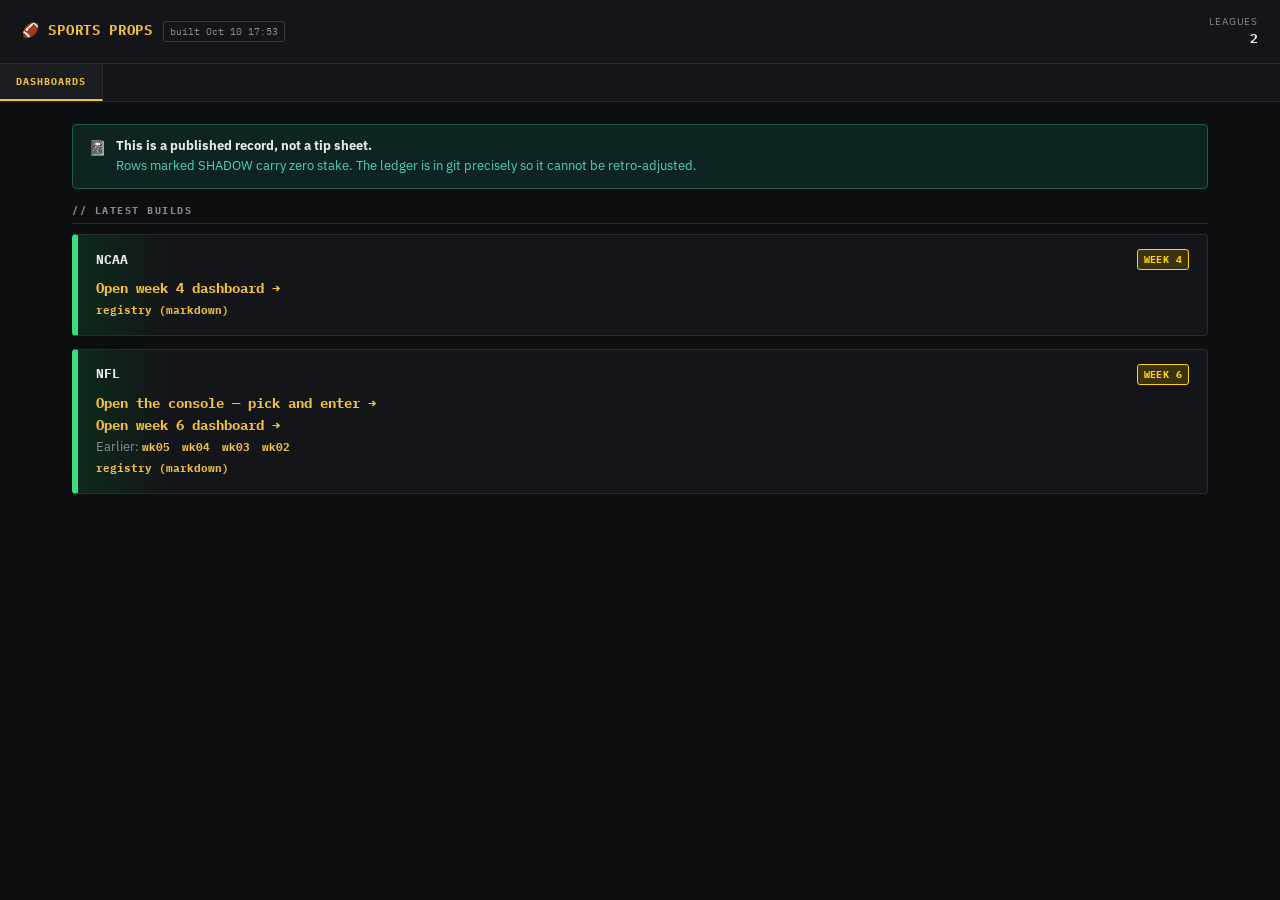
==== commit f230e6eb: "auto: slate [skip ci]" ====
--- a/dashboards/index.html
+++ b/dashboards/index.html
@@ -149,7 +149,7 @@
 </style>
 </head>
 <body>
-<div class="header"><div style="display:flex;align-items:baseline;gap:10px"><span class="htitle">🏈 SPORTS PROPS</span><span class="hver">built Oct 10 17:50</span></div><div class="hstats"><div class="hs"><div class="hs-l">Leagues</div><div class="hs-v neu">2</div></div></div></div><div class="tabs"><button class="tab active" onclick="showTab('home',this)">DASHBOARDS</button></div><div id="tab-home" class="tc active"><div class="al under"><div class="al-ic">📓</div><div class="al-tx"><strong>This is a published record, not a tip sheet.</strong><br>Rows marked SHADOW carry zero stake. The ledger is in git precisely so it cannot be retro-adjusted.</div></div><div class="sec"><div class="sec-t">// Latest builds</div><div class="pc live"><div class="ph"><span class="pm">NCAA</span><div class="pmeta"><span class="badge bgold">WEEK 4</span></div></div><div class="pb"><p><a class="tklink" style="font-size:14px" href="ncaa/ncaa_2026_wk04.html">Open week 4 dashboard →</a></p><p><a class="tklink" href="ncaa/registry.md">registry (markdown)</a></p></div></div><div class="pc live"><div class="ph"><span class="pm">NFL</span><div class="pmeta"><span class="badge bgold">WEEK 6</span></div></div><div class="pb"><p><a class="tklink" style="font-size:14px" href="nfl/console.html">Open the console — pick and enter →</a></p><p><a class="tklink" style="font-size:14px" href="nfl/nfl_2026_wk06.html">Open week 6 dashboard →</a></p><p class="mut">Earlier: <a class="tklink" style="margin-right:12px" href="nfl/nfl_2026_wk05.html">wk05</a><a class="tklink" style="margin-right:12px" href="nfl/nfl_2026_wk04.html">wk04</a><a class="tklink" style="margin-right:12px" href="nfl/nfl_2026_wk03.html">wk03</a><a class="tklink" style="margin-right:12px" href="nfl/nfl_2026_wk02.html">wk02</a></p><p><a class="tklink" href="nfl/registry.md">registry (markdown)</a></p></div></div></div></div>
+<div class="header"><div style="display:flex;align-items:baseline;gap:10px"><span class="htitle">🏈 SPORTS PROPS</span><span class="hver">built Oct 10 17:53</span></div><div class="hstats"><div class="hs"><div class="hs-l">Leagues</div><div class="hs-v neu">2</div></div></div></div><div class="tabs"><button class="tab active" onclick="showTab('home',this)">DASHBOARDS</button></div><div id="tab-home" class="tc active"><div class="al under"><div class="al-ic">📓</div><div class="al-tx"><strong>This is a published record, not a tip sheet.</strong><br>Rows marked SHADOW carry zero stake. The ledger is in git precisely so it cannot be retro-adjusted.</div></div><div class="sec"><div class="sec-t">// Latest builds</div><div class="pc live"><div class="ph"><span class="pm">NCAA</span><div class="pmeta"><span class="badge bgold">WEEK 4</span></div></div><div class="pb"><p><a class="tklink" style="font-size:14px" href="ncaa/ncaa_2026_wk04.html">Open week 4 dashboard →</a></p><p><a class="tklink" href="ncaa/registry.md">registry (markdown)</a></p></div></div><div class="pc live"><div class="ph"><span class="pm">NFL</span><div class="pmeta"><span class="badge bgold">WEEK 6</span></div></div><div class="pb"><p><a class="tklink" style="font-size:14px" href="nfl/console.html">Open the console — pick and enter →</a></p><p><a class="tklink" style="font-size:14px" href="nfl/nfl_2026_wk06.html">Open week 6 dashboard →</a></p><p class="mut">Earlier: <a class="tklink" style="margin-right:12px" href="nfl/nfl_2026_wk05.html">wk05</a><a class="tklink" style="margin-right:12px" href="nfl/nfl_2026_wk04.html">wk04</a><a class="tklink" style="margin-right:12px" href="nfl/nfl_2026_wk03.html">wk03</a><a class="tklink" style="margin-right:12px" href="nfl/nfl_2026_wk02.html">wk02</a></p><p><a class="tklink" href="nfl/registry.md">registry (markdown)</a></p></div></div></div></div>
 <script>
 function showTab(name, btn){
   document.querySelectorAll('.tc').forEach(t=>t.classList.remove('active'));
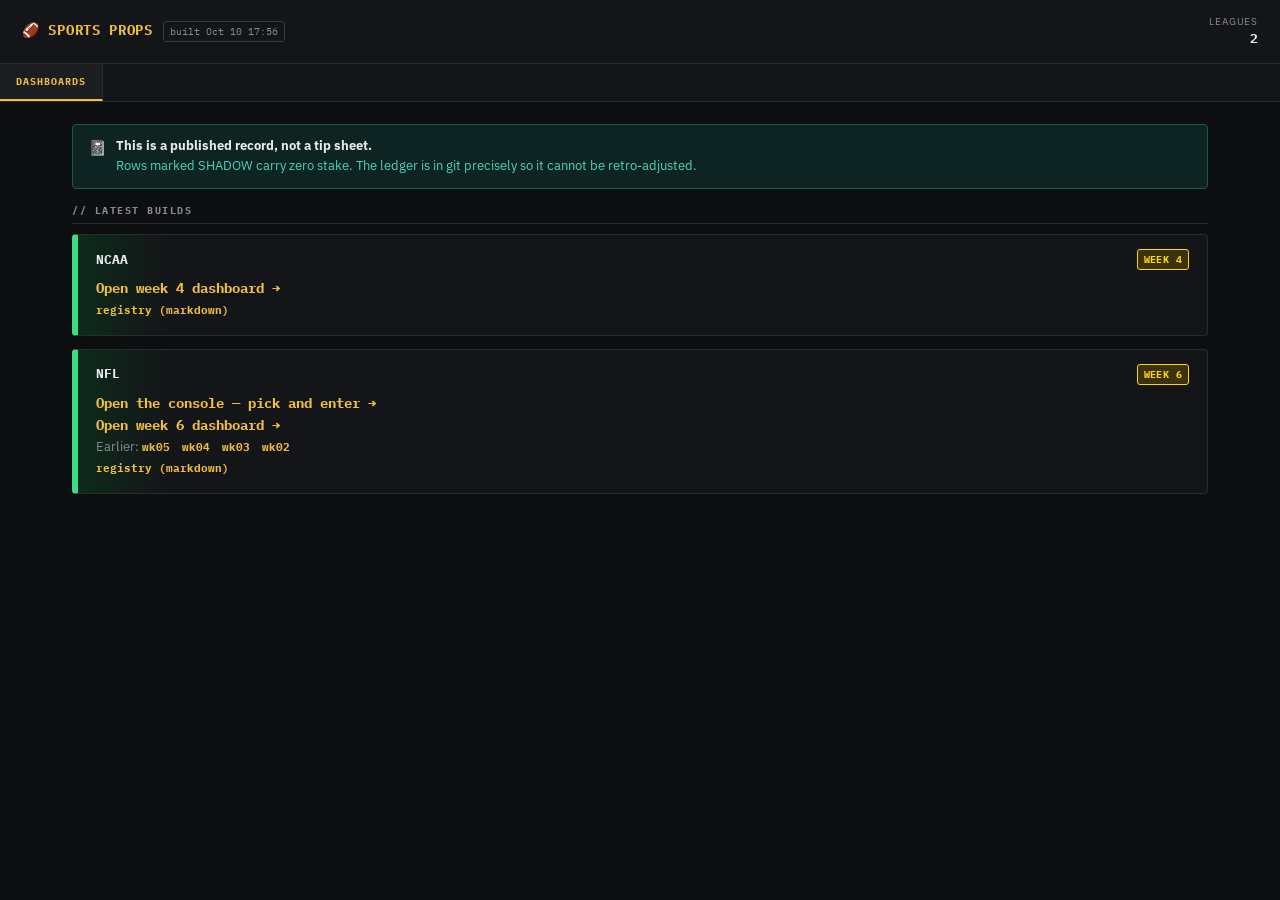
==== commit 1c240e2f: "auto: slate [skip ci]" ====
--- a/dashboards/index.html
+++ b/dashboards/index.html
@@ -149,7 +149,7 @@
 </style>
 </head>
 <body>
-<div class="header"><div style="display:flex;align-items:baseline;gap:10px"><span class="htitle">🏈 SPORTS PROPS</span><span class="hver">built Oct 10 17:53</span></div><div class="hstats"><div class="hs"><div class="hs-l">Leagues</div><div class="hs-v neu">2</div></div></div></div><div class="tabs"><button class="tab active" onclick="showTab('home',this)">DASHBOARDS</button></div><div id="tab-home" class="tc active"><div class="al under"><div class="al-ic">📓</div><div class="al-tx"><strong>This is a published record, not a tip sheet.</strong><br>Rows marked SHADOW carry zero stake. The ledger is in git precisely so it cannot be retro-adjusted.</div></div><div class="sec"><div class="sec-t">// Latest builds</div><div class="pc live"><div class="ph"><span class="pm">NCAA</span><div class="pmeta"><span class="badge bgold">WEEK 4</span></div></div><div class="pb"><p><a class="tklink" style="font-size:14px" href="ncaa/ncaa_2026_wk04.html">Open week 4 dashboard →</a></p><p><a class="tklink" href="ncaa/registry.md">registry (markdown)</a></p></div></div><div class="pc live"><div class="ph"><span class="pm">NFL</span><div class="pmeta"><span class="badge bgold">WEEK 6</span></div></div><div class="pb"><p><a class="tklink" style="font-size:14px" href="nfl/console.html">Open the console — pick and enter →</a></p><p><a class="tklink" style="font-size:14px" href="nfl/nfl_2026_wk06.html">Open week 6 dashboard →</a></p><p class="mut">Earlier: <a class="tklink" style="margin-right:12px" href="nfl/nfl_2026_wk05.html">wk05</a><a class="tklink" style="margin-right:12px" href="nfl/nfl_2026_wk04.html">wk04</a><a class="tklink" style="margin-right:12px" href="nfl/nfl_2026_wk03.html">wk03</a><a class="tklink" style="margin-right:12px" href="nfl/nfl_2026_wk02.html">wk02</a></p><p><a class="tklink" href="nfl/registry.md">registry (markdown)</a></p></div></div></div></div>
+<div class="header"><div style="display:flex;align-items:baseline;gap:10px"><span class="htitle">🏈 SPORTS PROPS</span><span class="hver">built Oct 10 17:56</span></div><div class="hstats"><div class="hs"><div class="hs-l">Leagues</div><div class="hs-v neu">2</div></div></div></div><div class="tabs"><button class="tab active" onclick="showTab('home',this)">DASHBOARDS</button></div><div id="tab-home" class="tc active"><div class="al under"><div class="al-ic">📓</div><div class="al-tx"><strong>This is a published record, not a tip sheet.</strong><br>Rows marked SHADOW carry zero stake. The ledger is in git precisely so it cannot be retro-adjusted.</div></div><div class="sec"><div class="sec-t">// Latest builds</div><div class="pc live"><div class="ph"><span class="pm">NCAA</span><div class="pmeta"><span class="badge bgold">WEEK 4</span></div></div><div class="pb"><p><a class="tklink" style="font-size:14px" href="ncaa/ncaa_2026_wk04.html">Open week 4 dashboard →</a></p><p><a class="tklink" href="ncaa/registry.md">registry (markdown)</a></p></div></div><div class="pc live"><div class="ph"><span class="pm">NFL</span><div class="pmeta"><span class="badge bgold">WEEK 6</span></div></div><div class="pb"><p><a class="tklink" style="font-size:14px" href="nfl/console.html">Open the console — pick and enter →</a></p><p><a class="tklink" style="font-size:14px" href="nfl/nfl_2026_wk06.html">Open week 6 dashboard →</a></p><p class="mut">Earlier: <a class="tklink" style="margin-right:12px" href="nfl/nfl_2026_wk05.html">wk05</a><a class="tklink" style="margin-right:12px" href="nfl/nfl_2026_wk04.html">wk04</a><a class="tklink" style="margin-right:12px" href="nfl/nfl_2026_wk03.html">wk03</a><a class="tklink" style="margin-right:12px" href="nfl/nfl_2026_wk02.html">wk02</a></p><p><a class="tklink" href="nfl/registry.md">registry (markdown)</a></p></div></div></div></div>
 <script>
 function showTab(name, btn){
   document.querySelectorAll('.tc').forEach(t=>t.classList.remove('active'));
